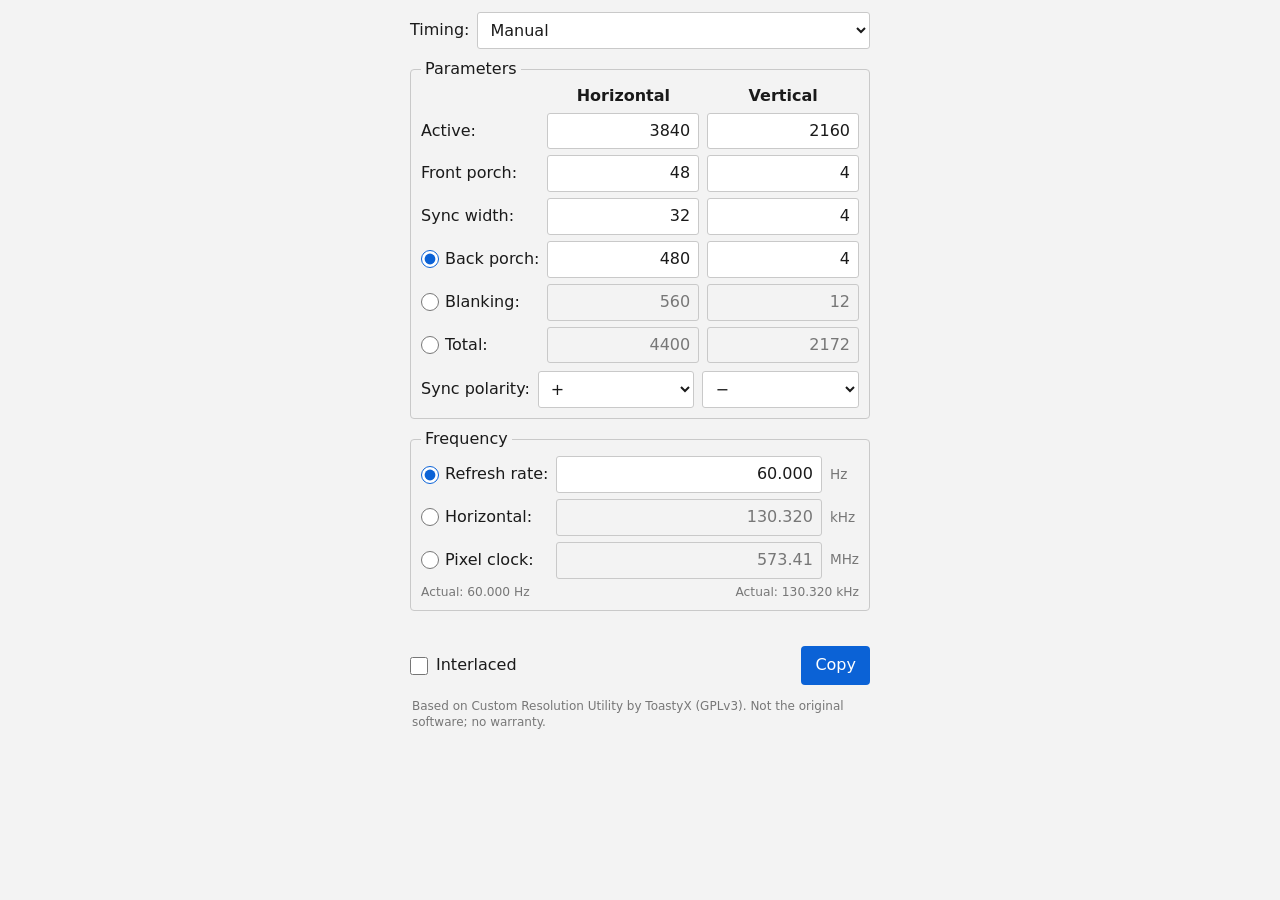
==== index.html @ 6519c364 "Add files via upload" ====
<!DOCTYPE html>
<!--
Timing Calculator - a port of the video timing calculations from Custom Resolution Utility (CRU)
Copyright (C) 2012-2025 ToastyX (original CRU source, https://www.monitortests.com/)
This file is derived from CRU's source code and is distributed under the GNU General Public License,
version 3 or later, WITHOUT ANY WARRANTY. See https://www.gnu.org/licenses/gpl-3.0.html
This file is plainly marked as an altered, non-original version: it is not CRU.
-->
<html lang="en"><head><meta charset="utf-8">
<meta name="viewport" content="width=device-width, initial-scale=1, viewport-fit=cover">
<title>Timing Calculator</title>
<style>
:root{--bg:#f3f3f3;--fg:#1a1a1a;--mut:#777;--in:#fff;--ln:#c9c9c9;--ac:#0b62d6;--er:#c0392b;
box-sizing:border-box;padding-top:env(safe-area-inset-top,0px);padding-bottom:env(safe-area-inset-bottom,0px)}
@media (prefers-color-scheme:dark){:root:not([data-theme="light"]){--bg:#1e1f22;--fg:#e8e8e8;--mut:#8a8a8a;--in:#2b2d31;--ln:#45474d;--ac:#4c9aff;--er:#ff7b6b}}
:root[data-theme="dark"]{--bg:#1e1f22;--fg:#e8e8e8;--mut:#8a8a8a;--in:#2b2d31;--ln:#45474d;--ac:#4c9aff;--er:#ff7b6b}
html{scroll-padding-top:env(safe-area-inset-top,0px)}
body{margin:0;background:var(--bg);color:var(--fg);font:16px/1.3 "Segoe UI",system-ui,-apple-system,Roboto,sans-serif}
main{max-width:460px;margin:0 auto;padding:12px}
fieldset{border:1px solid var(--ln);border-radius:4px;margin:10px 0;padding:6px 10px 10px}
legend{padding:0 4px}
.top{display:flex;gap:8px;align-items:center}
select,input[type=text]{font:inherit;color:var(--fg);background:var(--in);border:1px solid var(--ln);border-radius:3px;padding:7px 8px;min-width:0}
select{flex:1}
input:read-only{background:transparent;color:var(--mut)}
input:focus,select:focus{outline:2px solid var(--ac);outline-offset:-1px}
.g{display:grid;grid-template-columns:auto 1fr 1fr;gap:6px 8px;align-items:center}
.g b{text-align:center}
.g label{display:flex;align-items:center;gap:6px;white-space:nowrap}
.g input[type=text]{width:100%;box-sizing:border-box;text-align:right}
.f{display:grid;grid-template-columns:auto 1fr auto;gap:6px 8px;align-items:center}
.f label{display:flex;align-items:center;gap:6px;white-space:nowrap}
.f input[type=text]{width:100%;box-sizing:border-box;text-align:right}
.f span,.u{color:var(--mut);font-size:.85em}
input[type=radio]{accent-color:var(--ac);width:18px;height:18px;margin:0}
.act{grid-column:1/-1;display:flex;justify-content:space-between;color:var(--mut);font-size:.9em}
#err{color:var(--er);min-height:1.3em;margin:4px 2px}
button{font:inherit;color:#fff;background:var(--ac);border:0;border-radius:4px;padding:9px 14px}
.row label{display:flex;align-items:center;gap:8px}input[type=checkbox]{accent-color:var(--ac);width:18px;height:18px;margin:0}
.row{display:flex;gap:8px;align-items:center;justify-content:space-between}
</style></head><body><main>
<div class="top"><span>Timing:</span><select id="mode"></select></div>
<fieldset><legend>Parameters</legend>
<div class="g" id="grid"><span></span><b>Horizontal</b><b>Vertical</b></div>
<div class="g" style="margin-top:8px"><span>Sync polarity:</span>
<select id="hp"><option value="1">+</option><option value="0">−</option></select>
<select id="vp"><option value="1">+</option><option value="0">−</option></select></div>
</fieldset>
<fieldset><legend>Frequency</legend><div class="f" id="freq"></div></fieldset>
<div id="err"></div>
<div class="row"><label><input type="checkbox" id="il">Interlaced</label>
<button id="copy">Copy</button></div>
<p style="color:var(--mut);font-size:.75em;margin:14px 2px 0">Based on Custom Resolution Utility by ToastyX (GPLv3). Not the original software; no warranty.</p></main>
<script>
const S={il:false,man:true,mode:0,ha:3840,va:2160,hf:48,hs:32,hb:480,vf:4,vs:4,vb:4,hbl:0,htot:0,vbl:0,vtot:0,hp:1,vp:0,
last:0,lr:0,vrate:60000,hrate:0,pclock:0,prec:100,ahr:0,avr:0,err:''};
const F=Math.floor,C=Math.ceil;

const fl=()=>S.il?2:1,dv=()=>1e9*fl()/S.prec;
const NAMES=["Manual", "Automatic PC", "Automatic HDTV", "Automatic CRT", "Native PC", "Native HDTV", "Exact", "Exact reduced", "Exact CRT", "CVT standard", "CVT-RB standard", "CVT-RB2 standard", "GTF standard", "Vertical total calculator (QFT)"],NAT=[[1920,1080,0,60000],[1920,1080,1,60000],[1600,900,0,60000],[1366,768,0,59789],[1360,768,0,60015],[1280,720,0,60000],[1440,576,1,50000],[1440,480,1,59940],[720,576,0,50000],[720,480,0,59940],[640,480,0,60000]],TBL={"pc":[[1920,1080,0,59500,60500,88,44,148,4,5,36,1,1],[1920,1080,0,49500,50500,528,44,148,4,5,36,1,1],[1920,1080,0,47500,48500,638,44,148,4,5,36,1,1],[1920,1080,0,29500,30500,88,44,148,4,5,36,1,1],[1920,1080,0,24500,25500,528,44,148,4,5,36,1,1],[1920,1080,0,23500,24500,638,44,148,4,5,36,1,1],[1920,1080,1,59500,60500,88,44,148,4,10,31,1,1],[1920,1080,1,49500,50500,528,44,148,4,10,31,1,1],[1600,900,0,59500,60500,24,80,96,1,3,96,1,1],[1366,768,0,59500,60500,70,143,213,3,3,24,1,1],[1360,768,0,59500,60500,64,112,256,3,6,18,1,1],[1280,720,0,59500,60500,110,40,220,5,5,20,1,1],[1280,720,0,49500,50500,440,40,220,5,5,20,1,1],[1280,720,0,47500,48500,960,40,220,5,5,20,1,1],[1280,720,0,29500,30500,1760,40,220,5,5,20,1,1],[1280,720,0,24500,25500,2420,40,220,5,5,20,1,1],[1280,720,0,23500,24500,1760,40,220,5,5,20,1,1],[1440,576,1,49500,50500,24,126,138,4,6,39,0,0],[1440,480,1,59500,60500,38,124,114,8,6,31,0,0],[720,576,0,49500,50500,12,64,68,5,5,39,0,0],[720,480,0,59500,60500,16,62,60,9,6,30,0,0],[640,480,0,59500,60500,16,96,48,10,2,33,0,0]],"hdtv":[[10240,4320,0,119500,120500,288,176,296,16,20,144,1,1],[10240,4320,0,99500,100500,2192,176,592,16,20,144,1,1],[10240,4320,0,59500,60500,288,176,296,16,20,144,1,1],[10240,4320,0,49500,50500,2492,176,592,16,20,44,1,1],[10240,4320,0,47500,48500,1492,176,592,16,20,594,1,1],[10240,4320,0,29500,30500,288,176,296,16,20,144,1,1],[10240,4320,0,24500,25500,2492,176,592,16,20,44,1,1],[10240,4320,0,23500,24500,1492,176,592,16,20,594,1,1],[7680,4320,0,119500,120500,352,176,592,16,20,144,1,1],[7680,4320,0,99500,100500,2112,176,592,16,20,144,1,1],[7680,4320,0,59500,60500,552,176,592,16,20,44,1,1],[7680,4320,0,49500,50500,2352,176,592,16,20,44,1,1],[7680,4320,0,47500,48500,2552,176,592,16,20,144,1,1],[7680,4320,0,29500,30500,552,176,592,16,20,44,1,1],[7680,4320,0,24500,25500,2352,176,592,16,20,44,1,1],[7680,4320,0,23500,24500,2552,176,592,16,20,144,1,1],[5120,2160,0,119500,120500,164,88,128,8,10,72,1,1],[5120,2160,0,99500,100500,1096,88,296,8,10,72,1,1],[5120,2160,0,59500,60500,164,88,128,8,10,72,1,1],[5120,2160,0,49500,50500,1096,88,296,8,10,72,1,1],[5120,2160,0,47500,48500,746,88,296,8,10,297,1,1],[5120,2160,0,29500,30500,664,88,128,8,10,22,1,1],[5120,2160,0,24500,25500,1696,88,296,8,10,22,1,1],[5120,2160,0,23500,24500,1996,88,296,8,10,22,1,1],[4096,2160,0,119500,120500,88,88,128,8,10,72,1,1],[4096,2160,0,99500,100500,800,88,296,8,10,72,1,1],[4096,2160,0,59500,60500,88,88,128,8,10,72,1,1],[4096,2160,0,49500,50500,968,88,128,8,10,72,1,1],[4096,2160,0,47500,48500,1020,88,296,8,10,72,1,1],[4096,2160,0,29500,30500,88,88,128,8,10,72,1,1],[4096,2160,0,24500,25500,968,88,128,8,10,72,1,1],[4096,2160,0,23500,24500,1020,88,296,8,10,72,1,1],[3840,2160,0,119500,120500,176,88,296,8,10,72,1,1],[3840,2160,0,99500,100500,1056,88,296,8,10,72,1,1],[3840,2160,0,59500,60500,176,88,296,8,10,72,1,1],[3840,2160,0,49500,50500,1056,88,296,8,10,72,1,1],[3840,2160,0,47500,48500,1276,88,296,8,10,72,1,1],[3840,2160,0,29500,30500,176,88,296,8,10,72,1,1],[3840,2160,0,24500,25500,1056,88,296,8,10,72,1,1],[3840,2160,0,23500,24500,1276,88,296,8,10,72,1,1],[2560,1080,0,119500,120500,548,44,148,4,5,161,1,1],[2560,1080,0,99500,100500,218,44,148,4,5,161,1,1],[2560,1080,0,59500,60500,248,44,148,4,5,11,1,1],[2560,1080,0,49500,50500,548,44,148,4,5,36,1,1],[2560,1080,0,47500,48500,998,44,148,4,5,11,1,1],[2560,1080,0,29500,30500,768,44,148,4,5,36,1,1],[2560,1080,0,24500,25500,448,44,148,4,5,36,1,1],[2560,1080,0,23500,24500,998,44,148,4,5,11,1,1],[1920,1080,0,119500,120500,88,44,148,4,5,36,1,1],[1920,1080,0,99500,100500,528,44,148,4,5,36,1,1],[1920,1080,0,59500,60500,88,44,148,4,5,36,1,1],[1920,1080,0,49500,50500,528,44,148,4,5,36,1,1],[1920,1080,0,47500,48500,638,44,148,4,5,36,1,1],[1920,1080,0,29500,30500,88,44,148,4,5,36,1,1],[1920,1080,0,24500,25500,528,44,148,4,5,36,1,1],[1920,1080,0,23500,24500,638,44,148,4,5,36,1,1],[1920,1080,1,119500,120500,88,44,148,4,10,31,1,1],[1920,1080,1,99500,100500,528,44,148,4,10,31,1,1],[1920,1080,1,59500,60500,88,44,148,4,10,31,1,1],[1920,1080,1,49500,50500,528,44,148,4,10,31,1,1],[1680,720,0,119500,120500,60,40,220,5,5,95,1,1],[1680,720,0,99500,100500,60,40,220,5,5,95,1,1],[1680,720,0,59500,60500,260,40,220,5,5,20,1,1],[1680,720,0,49500,50500,260,40,220,5,5,20,1,1],[1680,720,0,47500,48500,810,40,220,5,5,20,1,1],[1680,720,0,29500,30500,700,40,220,5,5,20,1,1],[1680,720,0,24500,25500,1228,40,220,5,5,20,1,1],[1680,720,0,23500,24500,1360,40,220,5,5,20,1,1],[1600,900,0,59500,60500,24,80,96,1,3,96,1,1],[1366,768,0,59500,60500,70,143,213,3,3,24,1,1],[1360,768,0,59500,60500,64,112,256,3,6,18,1,1],[1280,720,0,119500,120500,110,40,220,5,5,20,1,1],[1280,720,0,99500,100500,440,40,220,5,5,20,1,1],[1280,720,0,59500,60500,110,40,220,5,5,20,1,1],[1280,720,0,49500,50500,440,40,220,5,5,20,1,1],[1280,720,0,47500,48500,960,40,220,5,5,20,1,1],[1280,720,0,29500,30500,1760,40,220,5,5,20,1,1],[1280,720,0,24500,25500,2420,40,220,5,5,20,1,1],[1280,720,0,23500,24500,1760,40,220,5,5,20,1,1],[1440,576,1,199500,200500,24,126,138,4,6,39,0,0],[1440,576,1,99500,100500,24,126,138,4,6,39,0,0],[1440,576,1,49500,50500,24,126,138,4,6,39,0,0],[1440,480,1,239500,240500,38,124,114,8,6,31,0,0],[1440,480,1,119500,120500,38,124,114,8,6,31,0,0],[1440,480,1,59500,60500,38,124,114,8,6,31,0,0],[720,576,0,199500,200500,12,64,68,5,5,39,0,0],[720,576,0,99500,100500,12,64,68,5,5,39,0,0],[720,576,0,49500,50500,12,64,68,5,5,39,0,0],[720,480,0,239500,240500,16,62,60,9,6,30,0,0],[720,480,0,119500,120500,16,62,60,9,6,30,0,0],[720,480,0,59500,60500,16,62,60,9,6,30,0,0],[640,480,0,59500,60500,16,96,48,10,2,33,0,0]],"crt":[[1920,1440,0,74500,75500,144,224,352,1,3,56,0,1],[1920,1440,0,59500,60500,128,208,344,1,3,56,0,1],[1856,1392,0,74500,75500,128,224,352,1,3,104,0,1],[1856,1392,0,59500,60500,96,224,352,1,3,43,0,1],[1792,1344,0,74500,75500,96,216,352,1,3,69,0,1],[1792,1344,0,59500,60500,128,200,328,1,3,46,0,1],[1600,1200,0,84500,85500,64,192,304,1,3,46,1,1],[1600,1200,0,74500,75500,64,192,304,1,3,46,1,1],[1600,1200,0,69500,70500,64,192,304,1,3,46,1,1],[1600,1200,0,64500,65500,64,192,304,1,3,46,1,1],[1600,1200,0,59500,60500,64,192,304,1,3,46,1,1],[1280,1024,0,84500,85500,64,160,224,1,3,44,1,1],[1280,1024,0,74500,75500,16,144,248,1,3,38,1,1],[1280,1024,0,59500,60500,48,112,248,1,3,38,1,1],[1280,960,0,84500,85500,64,160,224,1,3,47,1,1],[1280,960,0,59500,60500,96,112,312,1,3,36,1,1],[1152,864,0,74500,75500,64,128,256,1,3,32,1,1],[1024,768,0,84500,85500,48,96,208,1,3,36,1,1],[1024,768,0,74500,75500,16,96,176,1,3,28,1,1],[1024,768,0,69500,70500,24,136,144,3,6,29,0,0],[1024,768,0,59500,60500,24,136,160,3,6,29,0,0],[800,600,0,84500,85500,32,64,152,1,3,27,1,1],[800,600,0,74500,75500,16,80,160,1,3,21,1,1],[800,600,0,71500,72500,56,120,64,37,6,23,1,1],[800,600,0,59500,60500,40,128,88,1,4,23,1,1],[800,600,0,55500,56500,24,72,128,1,2,22,1,1],[1440,576,1,49500,50500,24,126,138,4,6,39,0,0],[1440,480,1,59500,60500,38,124,114,8,6,31,0,0],[720,576,0,49500,50500,12,64,68,5,5,39,0,0],[720,480,0,59500,60500,16,62,60,9,6,30,0,0],[640,480,0,84500,85500,56,56,80,1,3,25,0,0],[640,480,0,74500,75500,16,64,120,1,3,16,0,0],[640,480,0,71500,72500,24,40,128,9,3,28,0,0],[640,480,0,59500,60500,16,96,48,10,2,33,0,0]]};
const vsA=()=>{const a=F(S.va*4000/S.ha);
 for(const[l,h,v]of[[2205,2295,5],[2352,2448,7],[2450,2550,6],[2940,3060,4],[3136,3264,7]])if(a>=l&&a<=h)return v*fl();return 10*fl()};
const fin=()=>{S.hbl=S.hf+S.hs+S.hb;S.htot=S.ha+S.hbl;S.vbl=S.vf+S.vs+S.vb;S.vtot=S.va+S.vbl};
function setStd(k,vr){ // CVT / CVT-RB / CVT-RB2 / GTF, CRU integer math, Fields-aware
 const{ha,va}=S,f=fl(),I=+S.il,hpd=(mt,d)=>F((F(1e15*f/vr)-mt*f)/d),mn=6*f+I;
 if(!(vr>0))return false;
 if(k=='cvt'||k=='gtf'){
  const g=k=='gtf',mt=550e6,hp=hpd(mt,va+(g?1:3)*f+I);
  if(!(hp>0))return false;
  S.vf=(g?1:3)*f;S.vs=g?3*f:vsA();
  S.vb=Math.max(mn,(g?F((F(mt*2/hp)+1)/2):F(mt/hp)+1)*f+I-S.vs);
  let idc=30e9-300*hp,hbl;
  if(g)hbl=F((F(ha*idc/(1e11-idc))+8)/16)*16;
  else{idc=Math.max(idc,2e10);hbl=F(F(ha*idc/(1e11-idc))/16)*16}
  S.hs=F((ha+hbl+(g?50:0))/100)*8;S.hb=F(hbl/2);S.hf=S.hb-S.hs;S.hp=0;S.vp=1;
 }else{
  const hp=hpd(46e7,va);if(!(hp>0))return false;
  const vbl=(F(46e7/hp)+1)*f+I;S.hp=1;S.vp=0;
  if(k=='rb'){S.hf=48;S.hs=32;S.hb=80;S.vf=3*f;S.vs=vsA();S.vb=Math.max(mn,vbl-S.vf-S.vs)}
  else{S.hf=8;S.hs=32;S.hb=40;S.vs=8*f;S.vb=mn;S.vf=Math.max(f,vbl-S.vs-S.vb)}
 }
 fin();return true}
function std(k,vr=S.vrate){ // CRU runs it twice: second pass uses the achieved refresh rate
 if(!setStd(k,vr))return false;
 const d=dv(),pc=C(vr*S.htot*S.vtot/d),a=F(pc*d/S.htot/S.vtot);
 if(!setStd(k,a))return false;S.vr2=a;return true}
function auto(T,fb,vr){
 const e=T.find(r=>r[0]==S.ha&&r[1]==S.va&&r[2]==+S.il&&vr>=r[3]&&vr<=r[4]);
 if(e){[S.hf,S.hs,S.hb,S.vf,S.vs,S.vb,S.hp,S.vp]=e.slice(5);fin();
  const pc=C(vr*S.htot*S.vtot/dv());if(pc>=1&&pc<=16777216)return true}
 return std(fb,vr)}
function nat(T){const e=NAT.find(r=>r[0]==S.ha&&r[1]==S.va&&r[2]==+S.il);
 const r=auto(T,'rb',e?e[3]:60000);S.vr2=null;return r}
function manH(v){const l=S.last;
 if(l==1)S.hb=S.hbl-S.hf-S.hs;else if(l==2)S.hb=S.htot-S.ha-S.hf-S.hs;
 if(v){if(l==1)S.vb=S.vbl-S.vf-S.vs;else if(l==2)S.vb=S.vtot-S.va-S.vf-S.vs}}
function exact(red){
 const f=fl(),il=+S.il,q=il?160:80;S.hf=48;S.hs=32;S.vf=3*f;S.vs=vsA();
 S.htot=F((S.ha+S.hf+S.hs+q)/q)*q;
 const vt=Q=>il?F((S.va+S.vf+S.vs+Q)/(2*Q))*2*Q+Q:F((S.va+S.vf+S.vs+Q)/Q)*Q,sm=()=>red&&(S.htot%400==0||S.vrate%5000==0);
 const bk=()=>{S.hb=S.htot-S.ha-S.hf-S.hs;S.vb=S.vtot-S.va-S.vf-S.vs;fin()};
 S.vtot=vt(sm()?25:125);bk();
 if(red&&!il&&S.ha*S.va<=2048*1200&&C(S.vrate*S.htot*S.vtot/dv())>165*S.prec){
  S.hf=24;S.htot=F((S.ha+S.hf+S.hs+80)/80)*80;S.vf=3;S.vs=vsA();S.vtot=vt(sm()?25:125);bk()}
 return true}
function CalculateManual(){manH(1);fin();return true}
function CalculateManualVTotal(){manH(0);S.hbl=S.hf+S.hs+S.hb;S.htot=S.ha+S.hbl;
 let v=F(S.pclock*dv()/S.htot/S.vrate);if(S.il&&v%2==0)v--;S.vb=v-S.va-S.vf-S.vs;fin();return true}
function CalculateAutomaticPC(){return auto(TBL.pc,'rb',S.vrate)}
function CalculateAutomaticHDTV(){return auto(TBL.hdtv,'rb',S.vrate)}
function CalculateAutomaticCRT(){return auto(TBL.crt,'cvt',S.vrate)}
function CalculateNativePC(){return nat(TBL.pc)}
function CalculateNativeHDTV(){return nat(TBL.hdtv)}
function CalculateExact(){return exact(0)}
function CalculateExactReduced(){return exact(1)}
function CalculateExactCRT(){
 if(!std('cvt'))return false;S.vr2=null;
 if(S.il){S.htot=F((S.htot+159)/160)*160;S.vtot=F((S.vtot+124)/250)*250+125}
 else{S.htot=F((S.htot+79)/80)*80;S.vtot=F((S.vtot+124)/125)*125}
 S.hb=S.htot-S.ha-S.hf-S.hs;S.vb=S.vtot-S.va-S.vf-S.vs;fin();return true}
function CalculateCVTStandard(){return std('cvt')}
function CalculateCVTRBStandard(){return std('rb')}
function CalculateCVTRB2Standard(){return std('rb2')}
function CalculateGTFStandard(){return std('gtf')}
const FNS=[CalculateManual,CalculateAutomaticPC,CalculateAutomaticHDTV,CalculateAutomaticCRT,CalculateNativePC,CalculateNativeHDTV,CalculateExact,CalculateExactReduced,CalculateExactCRT,CalculateCVTStandard,CalculateCVTRBStandard,CalculateCVTRB2Standard,CalculateGTFStandard,CalculateManualVTotal];
function calc(){
 S.vr2=null;S.err='';const fn=FNS[S.mode],ok=fn();
 S.man=fn==CalculateManual||fn==CalculateManualVTotal;
 const d=dv(),hd=1e6/S.prec,t=S.htot*S.vtot,lr=S.man?S.lr:0;let pc;
 if(lr==0)pc=C((S.vr2??S.vrate)*t/d);else if(lr==1)pc=C(S.hrate*S.htot/hd);else pc=S.pclock;
 S.pclock=pc;S.avr=F(pc*d/t);S.ahr=F(pc*hd/S.htot);
 S.hrate=S.ahr;if(lr!=0)S.vrate=S.avr;
 if(!ok||!(S.hb>=0&&S.vb>=0&&pc>=1&&pc<=16777216&&S.ha>0&&S.va>0&&S.hf>0&&S.hs>0&&S.vf>0&&S.vs>0&&isFinite(t))){
  S.err=ok?'Values out of range':'Cannot calculate this timing';return false}
 return true}
function toggleIl(v){ // CRU's progressive <-> interlaced value conversion
 if(v==S.il)return;const{ha,va,vf,vs,vb}=S;let n;
 if(!v){n=va==1080&&vf==4&&vs==10&&vb==31?[1080,4,5,36]:[va,F(vf/2),F(vs/2),F(vb/2)]}
 else{n=va==1080&&vf==4&&vs==5&&vb==36?[1080,4,10,31]:[(va%2||(ha>=va*2&&va!=480&&va!=576))?va*2:va,vf*2,vs*2,vb*2+1];
  if(S.vrate<45000)S.vrate*=2}
 S.il=v;[S.va,S.vf,S.vs,S.vb]=n;S.vbl=n[1]+n[2]+n[3];S.vtot=n[0]+S.vbl;calc()}
// ---- UI ----
if(typeof document!=='undefined'){
const $=id=>document.getElementById(id);
const ROWS=[["Active","ha","va"],["Front porch","hf","vf"],["Sync width","hs","vs"],["Back porch","hb","vb",0],["Blanking","hbl","vbl",1],["Total","htot","vtot",2]];
const FR=[["Refresh rate","vrate","Hz",0],["Horizontal","hrate","kHz",1],["Pixel clock","pclock","MHz",2]];
$('mode').innerHTML=NAMES.map((n,v)=>`<option value="${v}">${n}</option>`).join('');
$('grid').insertAdjacentHTML('beforeend',ROWS.map(([n,h,v,r],i)=>{
 const lab=r===undefined?`<span>${n}:</span>`:`<label><input type="radio" name="last" value="${r}">${n}:</label>`;
 return lab+`<input type="text" inputmode="numeric" id="${h}"><input type="text" inputmode="numeric" id="${v}">`}).join(''));
$('freq').innerHTML=FR.map(([n,k,u,r])=>`<label><input type="radio" name="lr" value="${r}">${n}:</label><input type="text" inputmode="decimal" id="${k}"><span>${u}</span>`).join('')
 +'<div class="act"><span id="avr"></span><span id="ahr"></span></div>';
const dig=()=>S.prec==100?2:3;
const fmt={vrate:v=>(v/1000).toFixed(3),hrate:v=>(v/1000).toFixed(3),pclock:v=>(v/S.prec).toFixed(dig())};
const parse={vrate:x=>Math.round(parseFloat(x)*1000),hrate:x=>Math.round(parseFloat(x)*1000),pclock:x=>Math.round(parseFloat(x)*S.prec)};
const KEYS=ROWS.flatMap(r=>[r[1],r[2]]),RK=['vrate','hrate','pclock'];
function render(){
 const ok=!S.err,man=S.man,lr=man?S.lr:0;
 const BASE=['ha','va','hf','hs','vf','vs'];
 for(const k of KEYS.concat(RK)){const e=$(k);if(e===document.activeElement)continue;const v=S[k];
  e.value=!isFinite(v)?'':RK.includes(k)?((ok||k=='vrate')?fmt[k](v):''):((ok||BASE.includes(k))?v:'')}
 ROWS.forEach(([n,h,v,r])=>{const ro=r===undefined?(h=='ha'?false:!man):(!man||S.last!=r);$(h).readOnly=$(v).readOnly=ro});
 document.querySelectorAll('[name=last]').forEach(e=>{e.checked=+e.value==S.last;e.disabled=!man});
 document.querySelectorAll('[name=lr]').forEach(e=>{e.checked=+e.value==lr;e.disabled=!man});
 for(const[i,k]of RK.entries())$(k).readOnly=!(lr==i);
 $('mode').value=S.mode;$('hp').value=S.hp;$('vp').value=S.vp;$('il').checked=S.il;
 $('hp').disabled=$('vp').disabled=false;
 $('avr').textContent=ok?'Actual: '+fmt.vrate(S.avr)+' Hz':'';
 $('ahr').textContent=ok?'Actual: '+fmt.hrate(S.ahr)+' kHz':'';
 $('err').textContent=S.err}
function upd(){calc();render()}
document.addEventListener('input',e=>{const k=e.target.id;
 if(KEYS.includes(k))S[k]=parseInt(e.target.value,10);
 else if(RK.includes(k))S[k]=parse[k](e.target.value);else return;upd()});
$('mode').onchange=e=>{S.mode=+e.target.value;upd()};
$('hp').onchange=e=>{S.hp=+e.target.value;upd()};$('vp').onchange=e=>{S.vp=+e.target.value;upd()};
document.querySelectorAll('[name=last]').forEach(e=>e.onchange=()=>{S.last=+e.value;upd()});
document.querySelectorAll('[name=lr]').forEach(e=>e.onchange=()=>{S.lr=+e.value;upd()});
$('il').onchange=e=>{toggleIl(e.target.checked);render()};
$('copy').onclick=()=>{if(S.err)return;const{ha,hf,hs,htot,va,vf,vs,vtot}=S;
 const t=`Modeline "${ha}x${va}_${(S.avr/1000).toFixed(2)}" ${(S.pclock/S.prec).toFixed(dig())} ${ha} ${ha+hf} ${ha+hf+hs} ${htot} ${va} ${va+vf} ${va+vf+vs} ${vtot} ${S.hp?'+':'-'}hsync ${S.vp?'+':'-'}vsync${S.il?' Interlace':''}\n`+
 `H: ${ha}+${hf}+${hs}+${S.hb}=${htot}  V: ${va}+${vf}+${vs}+${S.vb}=${vtot}\nPclk ${(S.pclock/S.prec).toFixed(dig())} MHz, ${fmt.hrate(S.ahr)} kHz, ${fmt.vrate(S.avr)} Hz`;
 try{navigator.clipboard.writeText(t)}catch(_){}$('copy').textContent='Copied';setTimeout(()=>$('copy').textContent='Copy',1200)};
upd();
}else globalThis.T={S,calc};
</script></body></html>
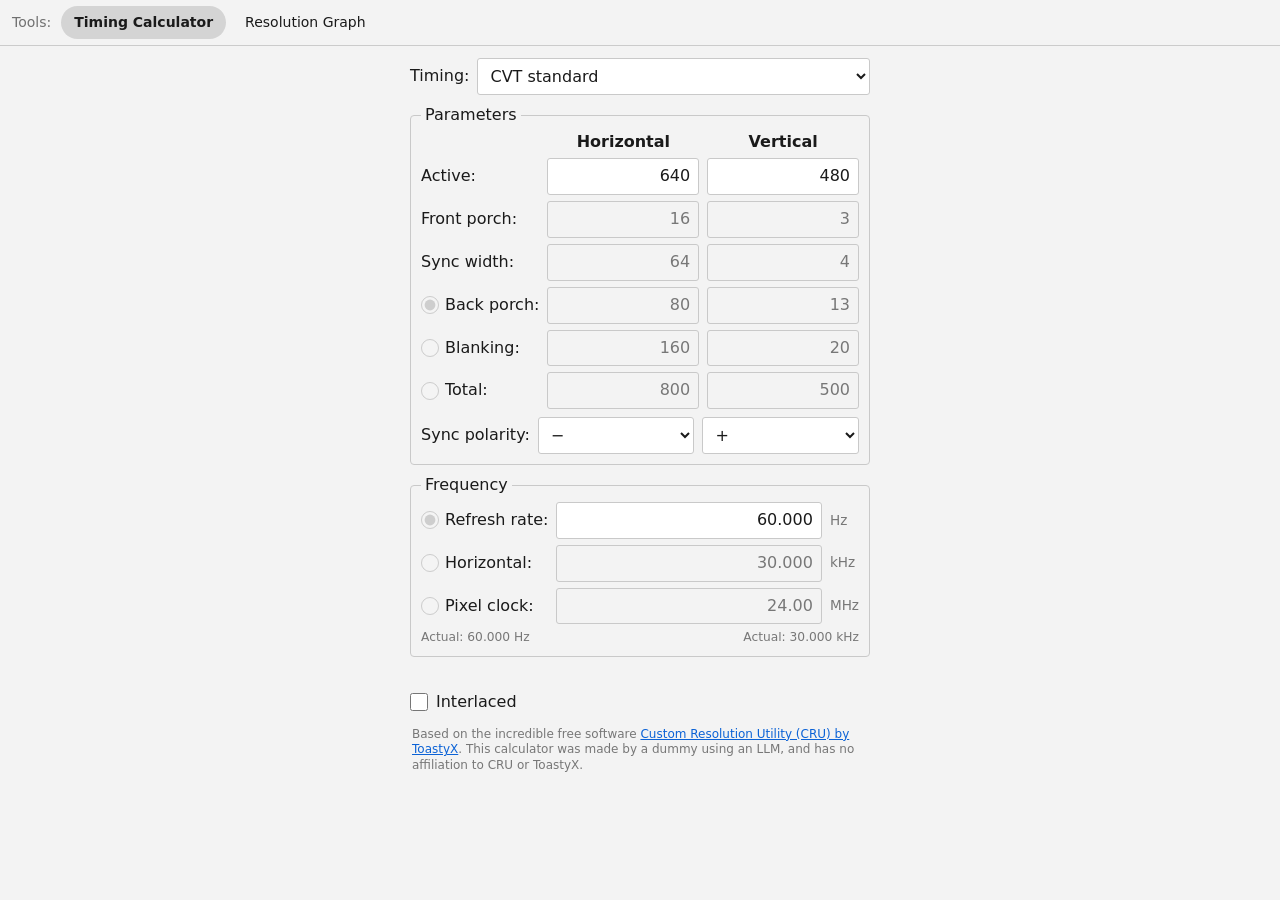
==== commit dfff382f: "Updated VGA Calculator, Added Resolution Graph" ====
--- a/index.html
+++ b/index.html
@@ -35,7 +35,6 @@
 input[type=radio]{accent-color:var(--ac);width:18px;height:18px;margin:0}
 .act{grid-column:1/-1;display:flex;justify-content:space-between;color:var(--mut);font-size:.9em}
 #err{color:var(--er);min-height:1.3em;margin:4px 2px}
-button{font:inherit;color:#fff;background:var(--ac);border:0;border-radius:4px;padding:9px 14px}
 .row label{display:flex;align-items:center;gap:8px}input[type=checkbox]{accent-color:var(--ac);width:18px;height:18px;margin:0}
 .row{display:flex;gap:8px;align-items:center;justify-content:space-between}
 </style></head><body><main>
@@ -48,11 +47,10 @@
 </fieldset>
 <fieldset><legend>Frequency</legend><div class="f" id="freq"></div></fieldset>
 <div id="err"></div>
-<div class="row"><label><input type="checkbox" id="il">Interlaced</label>
-<button id="copy">Copy</button></div>
-<p style="color:var(--mut);font-size:.75em;margin:14px 2px 0">Based on Custom Resolution Utility by ToastyX (GPLv3). Not the original software; no warranty.</p></main>
+<div class="row"><label><input type="checkbox" id="il">Interlaced</label></div>
+<p style="color:var(--mut);font-size:.75em;margin:14px 2px 0">Based on the incredible free software <a href="https://www.monitortests.com/forum/Thread-Custom-Resolution-Utility-CRU" target="_blank" rel="noopener" style="color:var(--ac)">Custom Resolution Utility (CRU) by ToastyX</a>. This calculator was made by a dummy using an LLM, and has no affiliation to CRU or ToastyX.</p></main>
 <script>
-const S={il:false,man:true,mode:0,ha:3840,va:2160,hf:48,hs:32,hb:480,vf:4,vs:4,vb:4,hbl:0,htot:0,vbl:0,vtot:0,hp:1,vp:0,
+const S={il:false,man:true,mode:9,ha:640,va:480,hf:48,hs:32,hb:480,vf:4,vs:4,vb:4,hbl:0,htot:0,vbl:0,vtot:0,hp:1,vp:0,
 last:0,lr:0,vrate:60000,hrate:0,pclock:0,prec:100,ahr:0,avr:0,err:''};
 const F=Math.floor,C=Math.ceil;
 
@@ -177,10 +175,11 @@
 document.querySelectorAll('[name=last]').forEach(e=>e.onchange=()=>{S.last=+e.value;upd()});
 document.querySelectorAll('[name=lr]').forEach(e=>e.onchange=()=>{S.lr=+e.value;upd()});
 $('il').onchange=e=>{toggleIl(e.target.checked);render()};
-$('copy').onclick=()=>{if(S.err)return;const{ha,hf,hs,htot,va,vf,vs,vtot}=S;
- const t=`Modeline "${ha}x${va}_${(S.avr/1000).toFixed(2)}" ${(S.pclock/S.prec).toFixed(dig())} ${ha} ${ha+hf} ${ha+hf+hs} ${htot} ${va} ${va+vf} ${va+vf+vs} ${vtot} ${S.hp?'+':'-'}hsync ${S.vp?'+':'-'}vsync${S.il?' Interlace':''}\n`+
- `H: ${ha}+${hf}+${hs}+${S.hb}=${htot}  V: ${va}+${vf}+${vs}+${S.vb}=${vtot}\nPclk ${(S.pclock/S.prec).toFixed(dig())} MHz, ${fmt.hrate(S.ahr)} kHz, ${fmt.vrate(S.avr)} Hz`;
- try{navigator.clipboard.writeText(t)}catch(_){}$('copy').textContent='Copied';setTimeout(()=>$('copy').textContent='Copy',1200)};
+document.querySelectorAll('input[type=text]').forEach(el=>{let sel=false;
+ el.addEventListener('focus',()=>{sel=true;el.select();setTimeout(()=>el.select(),0)});
+ el.addEventListener('mouseup',e=>{if(sel){e.preventDefault();sel=false}});
+ el.addEventListener('blur',()=>{sel=false})});
 upd();
 }else globalThis.T={S,calc};
-</script></body></html>
+</script>
+<script src="tools.js"></script></body></html>
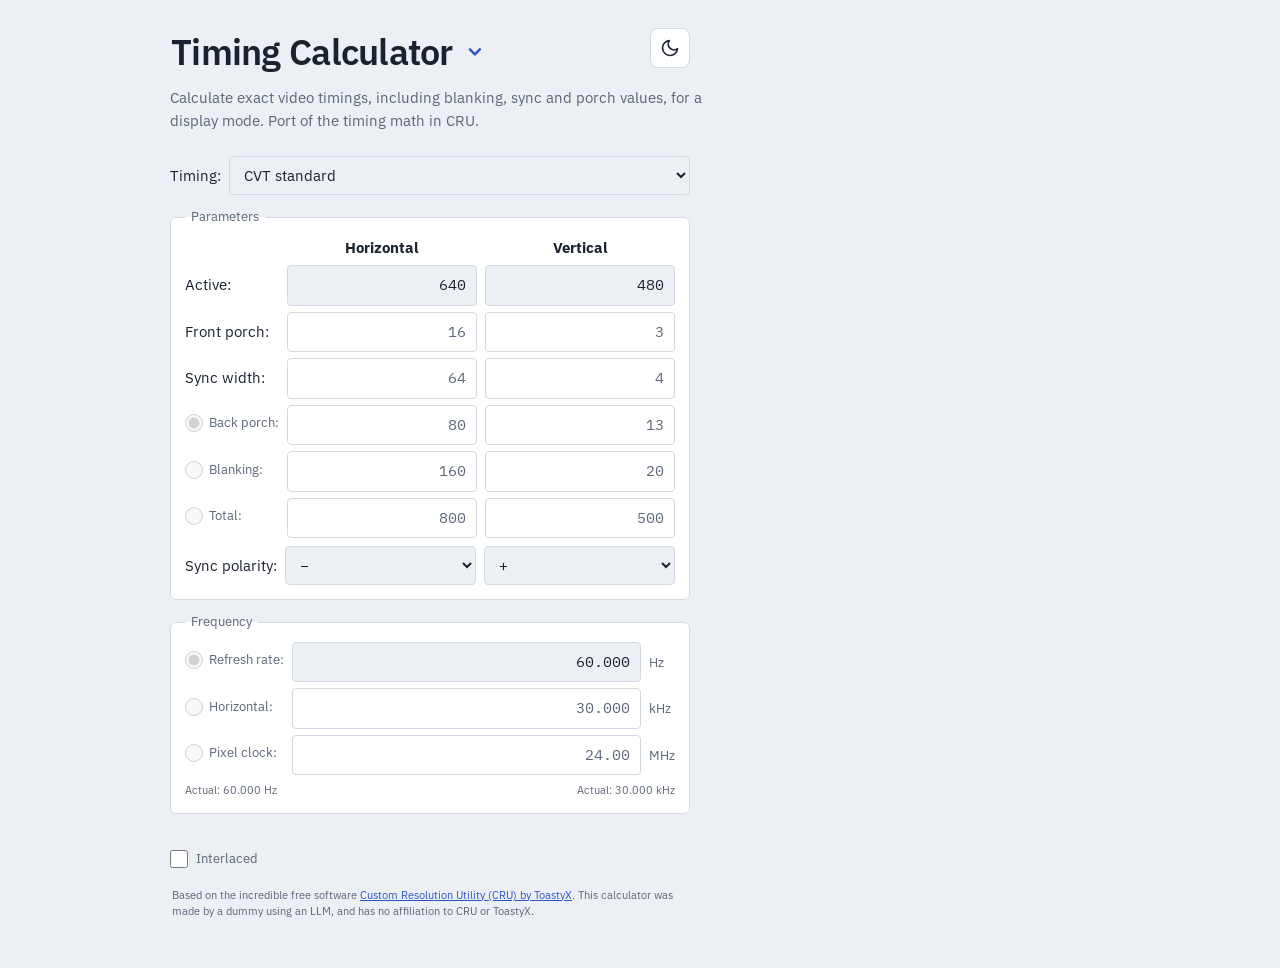
==== commit 65898982: "Added CRT mask calculator, made more cohesive Included the third tool: mask calculator. Made the vis" ====
--- a/index.html
+++ b/index.html
@@ -9,18 +9,15 @@
 <html lang="en"><head><meta charset="utf-8">
 <meta name="viewport" content="width=device-width, initial-scale=1, viewport-fit=cover">
 <title>Timing Calculator</title>
+<link rel="stylesheet" href="shared.css">
 <style>
-:root{--bg:#f3f3f3;--fg:#1a1a1a;--mut:#777;--in:#fff;--ln:#c9c9c9;--ac:#0b62d6;--er:#c0392b;
-box-sizing:border-box;padding-top:env(safe-area-inset-top,0px);padding-bottom:env(safe-area-inset-bottom,0px)}
-@media (prefers-color-scheme:dark){:root:not([data-theme="light"]){--bg:#1e1f22;--fg:#e8e8e8;--mut:#8a8a8a;--in:#2b2d31;--ln:#45474d;--ac:#4c9aff;--er:#ff7b6b}}
-:root[data-theme="dark"]{--bg:#1e1f22;--fg:#e8e8e8;--mut:#8a8a8a;--in:#2b2d31;--ln:#45474d;--ac:#4c9aff;--er:#ff7b6b}
-html{scroll-padding-top:env(safe-area-inset-top,0px)}
-body{margin:0;background:var(--bg);color:var(--fg);font:16px/1.3 "Segoe UI",system-ui,-apple-system,Roboto,sans-serif}
-main{max-width:460px;margin:0 auto;padding:12px}
-fieldset{border:1px solid var(--ln);border-radius:4px;margin:10px 0;padding:6px 10px 10px}
-legend{padding:0 4px}
+:root{--fg:var(--ink);--mut:var(--muted);--in:var(--bg);--ln:var(--line);--ac:var(--accent);--er:#c0392b}
+@media (prefers-color-scheme:dark){:root:not([data-theme="light"]){--er:#ff7b6b}}
+:root[data-theme="dark"]{--er:#ff7b6b}
+main>:not(h1):not(.sub){max-width:520px}
+fieldset{border:1px solid var(--line);border-radius:6px;background:var(--panel);margin:12px 0;padding:10px 14px 14px}
+legend{padding:0 6px;font-size:13px;color:var(--muted)}
 .top{display:flex;gap:8px;align-items:center}
-select,input[type=text]{font:inherit;color:var(--fg);background:var(--in);border:1px solid var(--ln);border-radius:3px;padding:7px 8px;min-width:0}
 select{flex:1}
 input:read-only{background:transparent;color:var(--mut)}
 input:focus,select:focus{outline:2px solid var(--ac);outline-offset:-1px}
@@ -38,6 +35,8 @@
 .row label{display:flex;align-items:center;gap:8px}input[type=checkbox]{accent-color:var(--ac);width:18px;height:18px;margin:0}
 .row{display:flex;gap:8px;align-items:center;justify-content:space-between}
 </style></head><body><main>
+<h1>Timing Calculator</h1>
+<p class="sub">Calculate exact video timings, including blanking, sync and porch values, for a display mode. Port of the timing math in CRU.</p>
 <div class="top"><span>Timing:</span><select id="mode"></select></div>
 <fieldset><legend>Parameters</legend>
 <div class="g" id="grid"><span></span><b>Horizontal</b><b>Vertical</b></div>
--- a/shared.css
+++ b/shared.css
@@ -0,0 +1,21 @@
+/* Shared design for all Video-Timing-Calculator tools: colors, fonts, base layout.
+   Each page links this file, then adds only its own page-specific CSS. */
+@import url("https://fonts.googleapis.com/css2?family=IBM+Plex+Sans:wght@400;500;600&family=IBM+Plex+Mono:wght@400;500;600&display=swap");
+:root{color-scheme:light dark;--bg:#eceff3;--panel:#fff;--ink:#1a2230;--muted:#5b6678;--line:#d3d9e2;--accent:#2a56c6;--hero:#e7edfb;--warn:#fff4d6;--warnink:#5c4600;
+box-sizing:border-box;padding-top:env(safe-area-inset-top,0px);padding-bottom:env(safe-area-inset-bottom,0px)}
+@media (prefers-color-scheme:dark){:root:not([data-theme="light"]){--bg:#12161d;--panel:#1b212b;--ink:#e6eaf0;--muted:#98a3b5;--line:#2e3644;--accent:#8aabff;--hero:#1f2b49;--warn:#2d2711;--warnink:#e8d48a}}
+:root[data-theme="light"]{color-scheme:light}
+:root[data-theme="dark"]{color-scheme:dark;--bg:#12161d;--panel:#1b212b;--ink:#e6eaf0;--muted:#98a3b5;--line:#2e3644;--accent:#8aabff;--hero:#1f2b49;--warn:#2d2711;--warnink:#e8d48a}
+html{-webkit-text-size-adjust:100%;text-size-adjust:100%;scroll-padding-top:env(safe-area-inset-top,0px)}
+*{box-sizing:border-box}
+body{margin:0;background:var(--bg);color:var(--ink);font:400 15px/1.5 "IBM Plex Sans",system-ui,sans-serif}
+main{max-width:980px;margin:0 auto;padding:28px 20px 48px}
+h1{font-size:36px;line-height:1.15;font-weight:600;margin:0 0 12px;letter-spacing:-.02em}
+.sub{color:var(--muted);margin:0 0 24px;max-width:62ch}
+section{background:var(--panel);border:1px solid var(--line);border-radius:6px;padding:18px}
+label,.lbl{display:block;font-size:13px;color:var(--muted);margin:0 0 4px}
+input[type=number],input[type=text],select{width:100%;font:inherit;font-family:"IBM Plex Mono",ui-monospace,monospace;color:var(--ink);background:var(--bg);border:1px solid var(--line);border-radius:4px;padding:8px 10px;min-width:0}
+select{font-family:inherit}
+input:focus-visible,select:focus-visible{outline:2px solid var(--accent);outline-offset:1px}
+a{color:var(--accent)}
+@media (max-width:760px){main{padding:10px 10px 28px}h1{font-size:24px;margin:0 0 14px}.sub{display:none}}
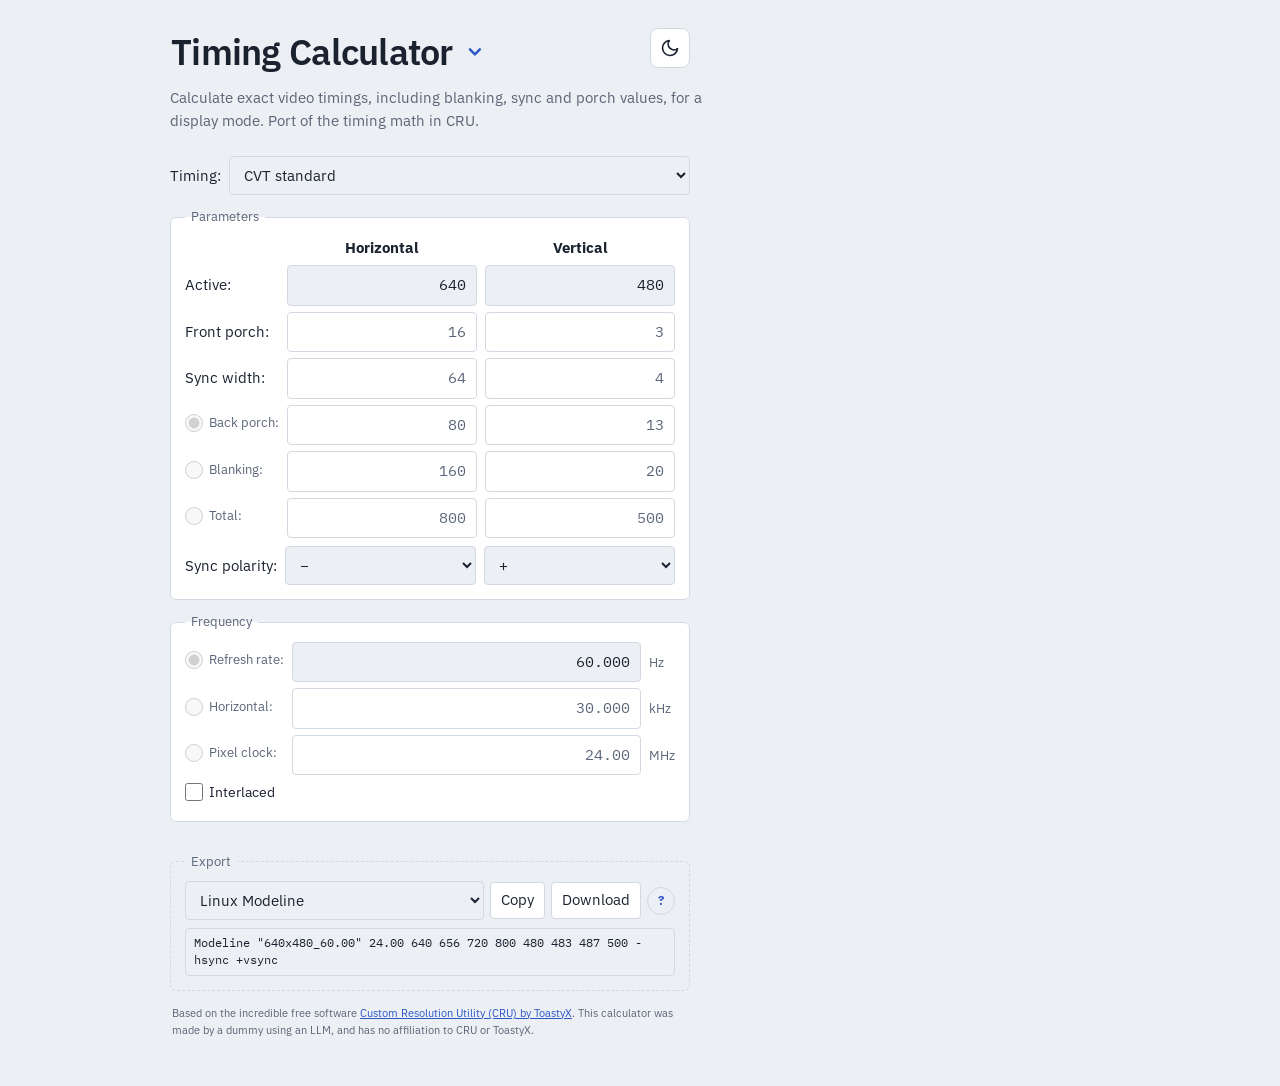
==== commit 7041eb6b: "Mask calculator updates, Resolution Compare tool, export options CRT Mask Calculator: - Dot-triad ma" ====
--- a/index.html
+++ b/index.html
@@ -30,10 +30,22 @@
 .f input[type=text]{width:100%;box-sizing:border-box;text-align:right}
 .f span,.u{color:var(--mut);font-size:.85em}
 input[type=radio]{accent-color:var(--ac);width:18px;height:18px;margin:0}
-.act{grid-column:1/-1;display:flex;justify-content:space-between;color:var(--mut);font-size:.9em}
-#err{color:var(--er);min-height:1.3em;margin:4px 2px}
+.act{grid-column:1/-1;display:flex;flex-wrap:wrap;align-items:center;justify-content:space-between;gap:4px 12px;color:var(--mut);font-size:.9em}.act label{color:var(--fg);font-size:1.05em}
+#err{color:var(--er);margin:4px 2px}#err:empty{display:none}
 .row label{display:flex;align-items:center;gap:8px}input[type=checkbox]{accent-color:var(--ac);width:18px;height:18px;margin:0}
 .row{display:flex;gap:8px;align-items:center;justify-content:space-between}
+fieldset{min-width:0}
+.xp{margin-top:30px;border-style:dashed;background:transparent}
+.btn{font:inherit;padding:6px 10px;border:1px solid var(--line);border-radius:4px;background:var(--panel);color:var(--ink);cursor:pointer;white-space:nowrap}
+.btn:hover:not(:disabled),.qbtn:hover:not(:disabled){border-color:var(--ac)}.btn:disabled,.qbtn:disabled{opacity:.5;cursor:default}
+.btn:focus-visible,.qbtn:focus-visible{outline:2px solid var(--ac);outline-offset:1px}
+.xrow{position:relative;display:flex;flex-wrap:wrap;gap:6px;align-items:center}
+.xrow select{flex:1 1 160px}
+.qbtn{width:28px;height:28px;padding:0;border-radius:50%;border:1px solid var(--line);background:var(--in);color:var(--ac);font:600 13px/1 "IBM Plex Sans",system-ui,sans-serif;cursor:help}
+.qbtn[aria-expanded=true]{border-color:var(--ac)}
+.xpop{position:absolute;left:0;right:0;top:100%;z-index:20;margin-top:6px;padding:8px 10px;background:var(--panel);color:var(--fg);border:1px solid var(--line);border-radius:6px;box-shadow:0 8px 24px rgba(0,0,0,.25);font-size:.8em;line-height:1.45}
+.xpop[hidden]{display:none}
+#xout{margin:8px 0 0;padding:6px 8px;max-width:100%;background:var(--in);border:1px solid var(--line);border-radius:4px;font:12px/1.4 "IBM Plex Mono",ui-monospace,monospace;white-space:pre-wrap;overflow-wrap:anywhere;user-select:text}
 </style></head><body><main>
 <h1>Timing Calculator</h1>
 <p class="sub">Calculate exact video timings, including blanking, sync and porch values, for a display mode. Port of the timing math in CRU.</p>
@@ -46,7 +58,10 @@
 </fieldset>
 <fieldset><legend>Frequency</legend><div class="f" id="freq"></div></fieldset>
 <div id="err"></div>
-<div class="row"><label><input type="checkbox" id="il">Interlaced</label></div>
+<fieldset class="xp"><legend>Export</legend>
+<div class="xrow"><select id="xfmt" aria-label="Export format"></select><button type="button" class="btn" id="xcopy">Copy</button><button type="button" class="btn" id="xdl">Download</button><button type="button" class="qbtn" id="xq" aria-expanded="false" aria-controls="xpop" aria-label="How to use this export">?</button><div id="xpop" class="xpop" role="tooltip" hidden></div></div>
+<pre id="xout"></pre>
+</fieldset>
 <p style="color:var(--mut);font-size:.75em;margin:14px 2px 0">Based on the incredible free software <a href="https://www.monitortests.com/forum/Thread-Custom-Resolution-Utility-CRU" target="_blank" rel="noopener" style="color:var(--ac)">Custom Resolution Utility (CRU) by ToastyX</a>. This calculator was made by a dummy using an LLM, and has no affiliation to CRU or ToastyX.</p></main>
 <script>
 const S={il:false,man:true,mode:9,ha:640,va:480,hf:48,hs:32,hb:480,vf:4,vs:4,vb:4,hbl:0,htot:0,vbl:0,vtot:0,hp:1,vp:0,
@@ -146,7 +161,7 @@
  const lab=r===undefined?`<span>${n}:</span>`:`<label><input type="radio" name="last" value="${r}">${n}:</label>`;
  return lab+`<input type="text" inputmode="numeric" id="${h}"><input type="text" inputmode="numeric" id="${v}">`}).join(''));
 $('freq').innerHTML=FR.map(([n,k,u,r])=>`<label><input type="radio" name="lr" value="${r}">${n}:</label><input type="text" inputmode="decimal" id="${k}"><span>${u}</span>`).join('')
- +'<div class="act"><span id="avr"></span><span id="ahr"></span></div>';
+ +'<div class="act"><label><input type="checkbox" id="il">Interlaced</label><span id="avr"></span></div>';
 const dig=()=>S.prec==100?2:3;
 const fmt={vrate:v=>(v/1000).toFixed(3),hrate:v=>(v/1000).toFixed(3),pclock:v=>(v/S.prec).toFixed(dig())};
 const parse={vrate:x=>Math.round(parseFloat(x)*1000),hrate:x=>Math.round(parseFloat(x)*1000),pclock:x=>Math.round(parseFloat(x)*S.prec)};
@@ -162,9 +177,8 @@
  for(const[i,k]of RK.entries())$(k).readOnly=!(lr==i);
  $('mode').value=S.mode;$('hp').value=S.hp;$('vp').value=S.vp;$('il').checked=S.il;
  $('hp').disabled=$('vp').disabled=false;
- $('avr').textContent=ok?'Actual: '+fmt.vrate(S.avr)+' Hz':'';
- $('ahr').textContent=ok?'Actual: '+fmt.hrate(S.ahr)+' kHz':'';
- $('err').textContent=S.err}
+ $('avr').textContent=ok&&fmt.vrate(S.avr)!==fmt.vrate(S.vrate)?'Actual: '+fmt.vrate(S.avr)+' Hz':'';
+ $('err').textContent=S.err;xrender()}
 function upd(){calc();render()}
 document.addEventListener('input',e=>{const k=e.target.id;
  if(KEYS.includes(k))S[k]=parseInt(e.target.value,10);
@@ -178,6 +192,67 @@
  el.addEventListener('focus',()=>{sel=true;el.select();setTimeout(()=>el.select(),0)});
  el.addEventListener('mouseup',e=>{if(sel){e.preventDefault();sel=false}});
  el.addEventListener('blur',()=>{sel=false})});
+
+// ---- Export formats ----
+const hzTxt=()=>String(Number((S.avr/1000).toFixed(3)));
+const xn=()=>`${S.ha}x${S.va}_${(S.avr/1000).toFixed(2)}`;
+const xt=()=>`${(S.pclock/S.prec).toFixed(dig())} ${S.ha} ${S.ha+S.hf} ${S.ha+S.hf+S.hs} ${S.htot} ${S.va} ${S.va+S.vf} ${S.va+S.vf+S.vs} ${S.vtot} ${S.hp?'+':'-'}hsync ${S.vp?'+':'-'}vsync${S.il?' Interlace':''}`;
+const X={
+ x11:{label:'Linux Modeline',file:'modeline.txt',make(){return `Modeline "${xn()}" ${xt()}`},
+  note:()=>'Paste into the Monitor section of xorg.conf.'},
+ xrandr:{label:'Linux xrandr',file:'modeline.sh',make(){return `xrandr --newmode "${xn()}" ${xt()}`},
+  note:()=>`Run this line, then: xrandr --addmode <OUTPUT> "${xn()}" (run xrandr alone to list output names).`},
+ mister:{label:'MiSTer FPGA',file:'MiSTer.ini',make(){
+  if(S.il)return null;const{ha,hf,hs,hb,va,vf,vs,vb}=S;
+  return `video_mode=${ha},${hf},${hs},${hb},${va},${vf},${vs},${vb},${Math.round(S.pclock*1000/S.prec)},${S.hp?'+':'-'}hsync,${S.vp?'+':'-'}vsync`},
+  none:'MiSTer video modes are progressive only. Turn off Interlaced to export.',
+  note:()=>S.il?'':'Add under [MiSTer] in MiSTer.ini (video_mode=). The trailing +hsync/-vsync fields need a recent MiSTer build; delete them if yours predates them.'},
+ pi:{label:'Raspberry Pi',file:'config.txt',make(){
+  if(S.il)return null;const{ha,hf,hs,hb,va,vf,vs,vb}=S,r=ha/va,ar=[[4/3,1],[16/9,3],[5/4,4],[16/10,5],[15/9,6],[21/9,7]].find(x=>Math.abs(r-x[0])<.02);
+  return `hdmi_group=2\nhdmi_mode=87\nhdmi_timings=${ha} ${S.hp?1:0} ${hf} ${hs} ${hb} ${va} ${S.vp?1:0} ${vf} ${vs} ${vb} 0 0 0 ${Math.round(S.avr/1000)} 0 ${Math.round(S.pclock*1e6/S.prec)} ${ar?ar[1]:0}`},
+  none:'Interlaced timings are not exported for Raspberry Pi. Turn off Interlaced to export.',
+  note:()=>S.il?'':'Add these lines to config.txt on the boot partition. They apply to the legacy firmware video driver and are ignored under the KMS/DRM driver.'},
+ rt4k:{label:'RetroTINK-4K',file:'custom1.txt',make(){
+  const{ha,hf,hs,hb,va,vf,vs,vb,il}=S,
+   vf2=il?Math.floor(vf/2):vf,vs2=il?Math.floor(vs/2):vs,vbl=il?Math.floor((vf+vs+vb)/2):vf+vs+vb;
+  return `${ha}, ${hf}, ${hs}, ${hf+hs+hb}, ${S.hp?1:0}, ${va}, ${vf2}, ${vs2}, ${vbl}, ${S.vp?1:0}, ${hzTxt()}, "${ha}x${va}${il?'i':'p'}${hzTxt()}"${il?', 1':''}`},
+  note:()=>'Save as custom1.txt (custom2.txt to custom4.txt for the other slots) on the RT4K SD card.'+(S.il?' Interlaced output needs experimental firmware 1.5.1 or newer.':'')},
+ pfx:{label:'PixelFX Morph / GEM',file:'modeline.ini',make(){
+  if(S.il)return null;
+  const{ha,hf,hs,hb,htot,va,vf,vs,vb,vtot}=S;
+  let nm=`${ha}x${va}`;if(nm.length>8)nm=`${va}p${Math.round(S.avr/1000)}`;if(nm.length>8)nm=`${va}p`;
+  const ln=`custom1=${nm},${htot},${ha},${hf},${hb},${hs},${vtot},${va},${vf},${vb},${vs},${S.hp?1:0},${S.vp?1:0},${Math.max(1,Math.round(va/240)).toFixed(1)},0,0`;
+  return `[NTSC]\n${ln}\n[PAL]\n${ln}`},
+  none:'PixelFX custom modelines support progressive modes only. Turn off Interlaced to export.',
+  note:()=>S.il?'':
+   `Save as modeline.ini and upload it in the device web interface (names are limited to 8 characters; use custom2 or custom3 for other slots). The device derives the pixel clock from the source frame rate: ${(S.htot*S.vtot*60/1e6).toFixed(2)} MHz for NTSC (60 Hz), ${(S.htot*S.vtot*50/1e6).toFixed(2)} MHz for PAL (50 Hz).`}
+};
+$('xfmt').innerHTML=Object.entries(X).map(([k,v])=>`<option value="${k}">${v.label}</option>`).join('');
+let xtext=null;
+function xrender(){
+ const f=X[$('xfmt').value],ok=!S.err;
+ xtext=ok?f.make():null;
+ $('xout').textContent=xtext??(ok?(f.none||'This format cannot represent the current timing.'):'Fix the timing error above to export.');
+ $('xpop').textContent=ok?f.note():'';$('xq').disabled=!ok;
+ $('xcopy').disabled=$('xdl').disabled=xtext==null}
+async function copyText(t){
+ try{await navigator.clipboard.writeText(t);return true}catch(_){}
+ try{const a=document.createElement('textarea');a.value=t;a.style.cssText='position:fixed;opacity:0';document.body.appendChild(a);a.select();const ok=document.execCommand('copy');a.remove();return ok}catch(_){return false}}
+const flash=(b,m)=>{const o=b.dataset.o||b.textContent;b.dataset.o=o;b.textContent=m;setTimeout(()=>b.textContent=o,1600)};
+$('xfmt').onchange=xrender;
+let xpin=false;const xq=$('xq'),xp=$('xpop');
+const xshow=o=>{xp.hidden=!o;xq.setAttribute('aria-expanded',o?'true':'false')};
+xq.addEventListener('mouseenter',()=>xshow(true));
+xq.addEventListener('mouseleave',()=>{if(!xpin)xshow(false)});
+xq.addEventListener('focus',()=>xshow(true));
+xq.addEventListener('blur',()=>{if(!xpin)xshow(false)});
+xq.addEventListener('click',e=>{e.stopPropagation();xpin=!xpin;xshow(xpin)});
+document.addEventListener('click',()=>{xpin=false;xshow(false)});
+document.addEventListener('keydown',e=>{if(e.key==='Escape'){xpin=false;xshow(false)}});
+$('xcopy').onclick=async()=>{if(xtext!=null)flash($('xcopy'),await copyText(xtext)?'Copied':'Copy failed: use Download')};
+$('xdl').onclick=()=>{if(xtext==null)return;const a=document.createElement('a');
+ a.href=URL.createObjectURL(new Blob([xtext+'\n'],{type:'text/plain'}));a.download=X[$('xfmt').value].file;
+ document.body.appendChild(a);a.click();a.remove();setTimeout(()=>URL.revokeObjectURL(a.href),1000)};
 upd();
 }else globalThis.T={S,calc};
 </script>
